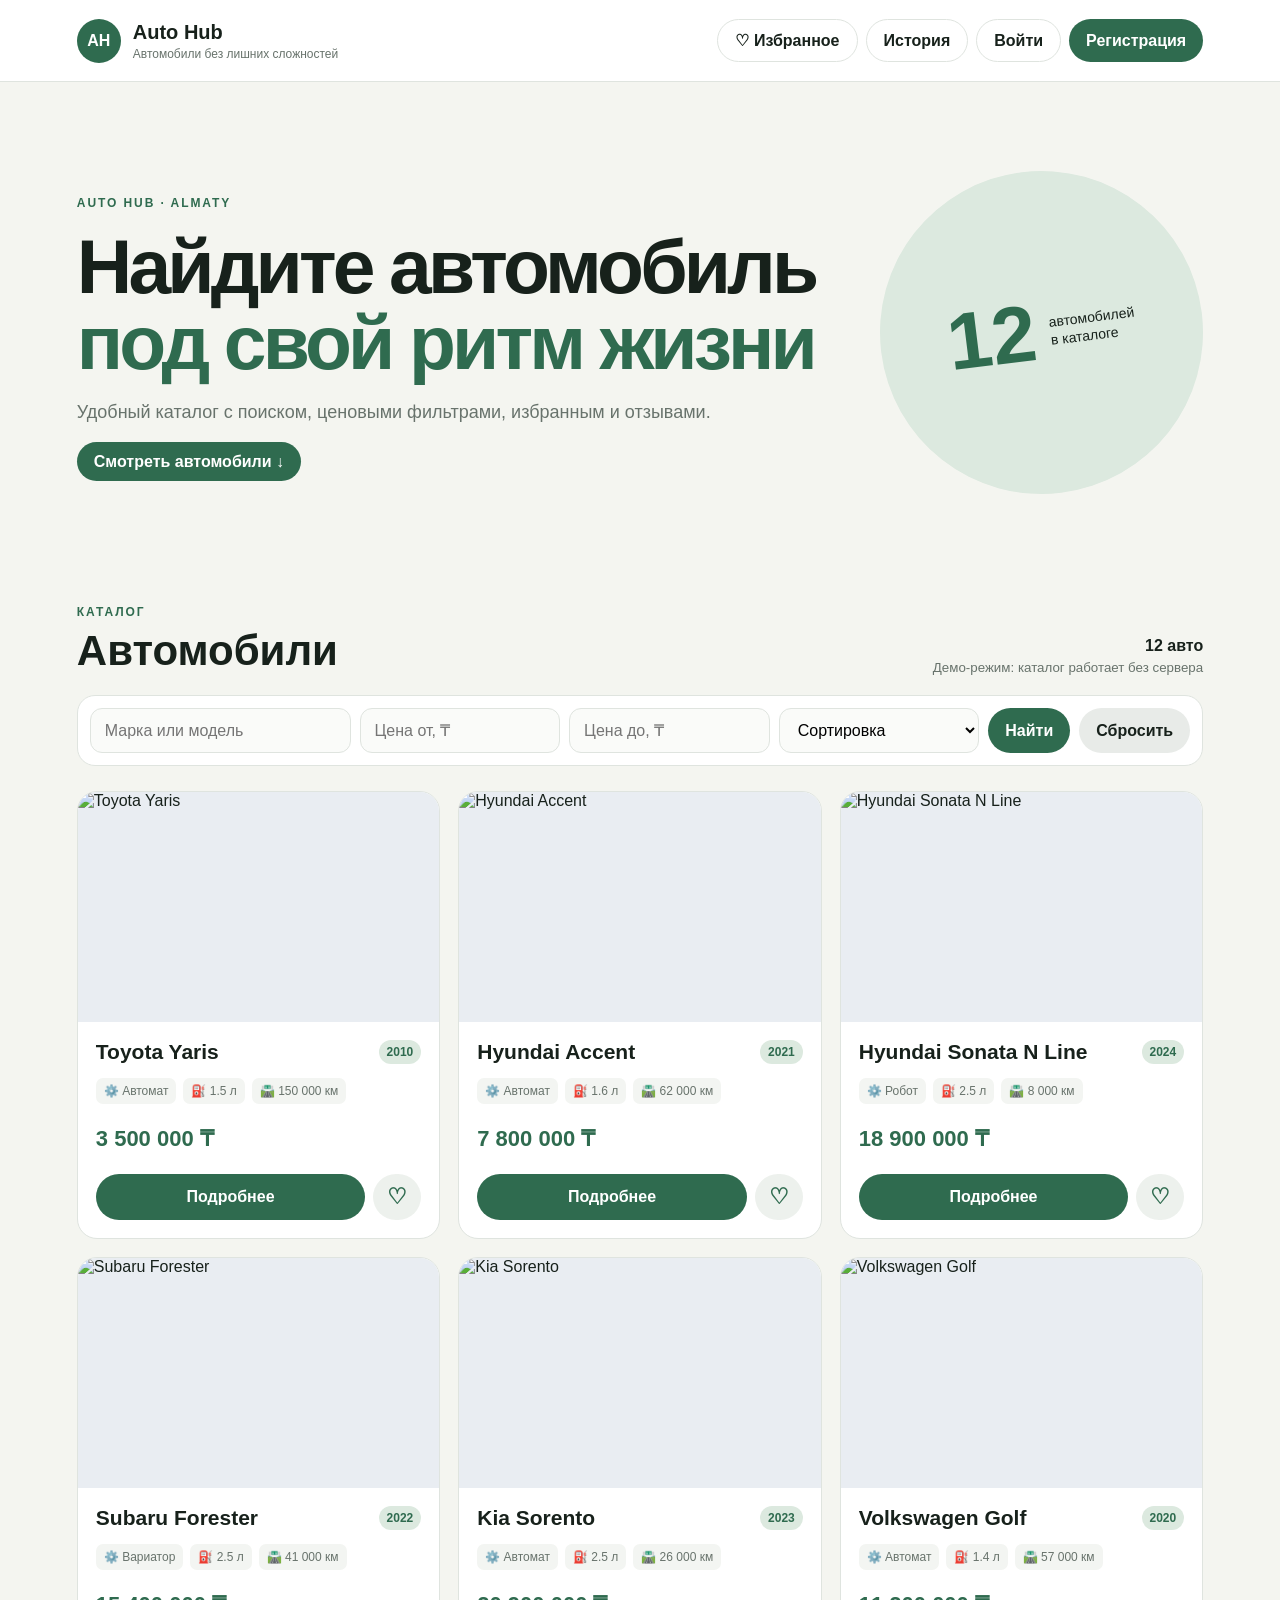
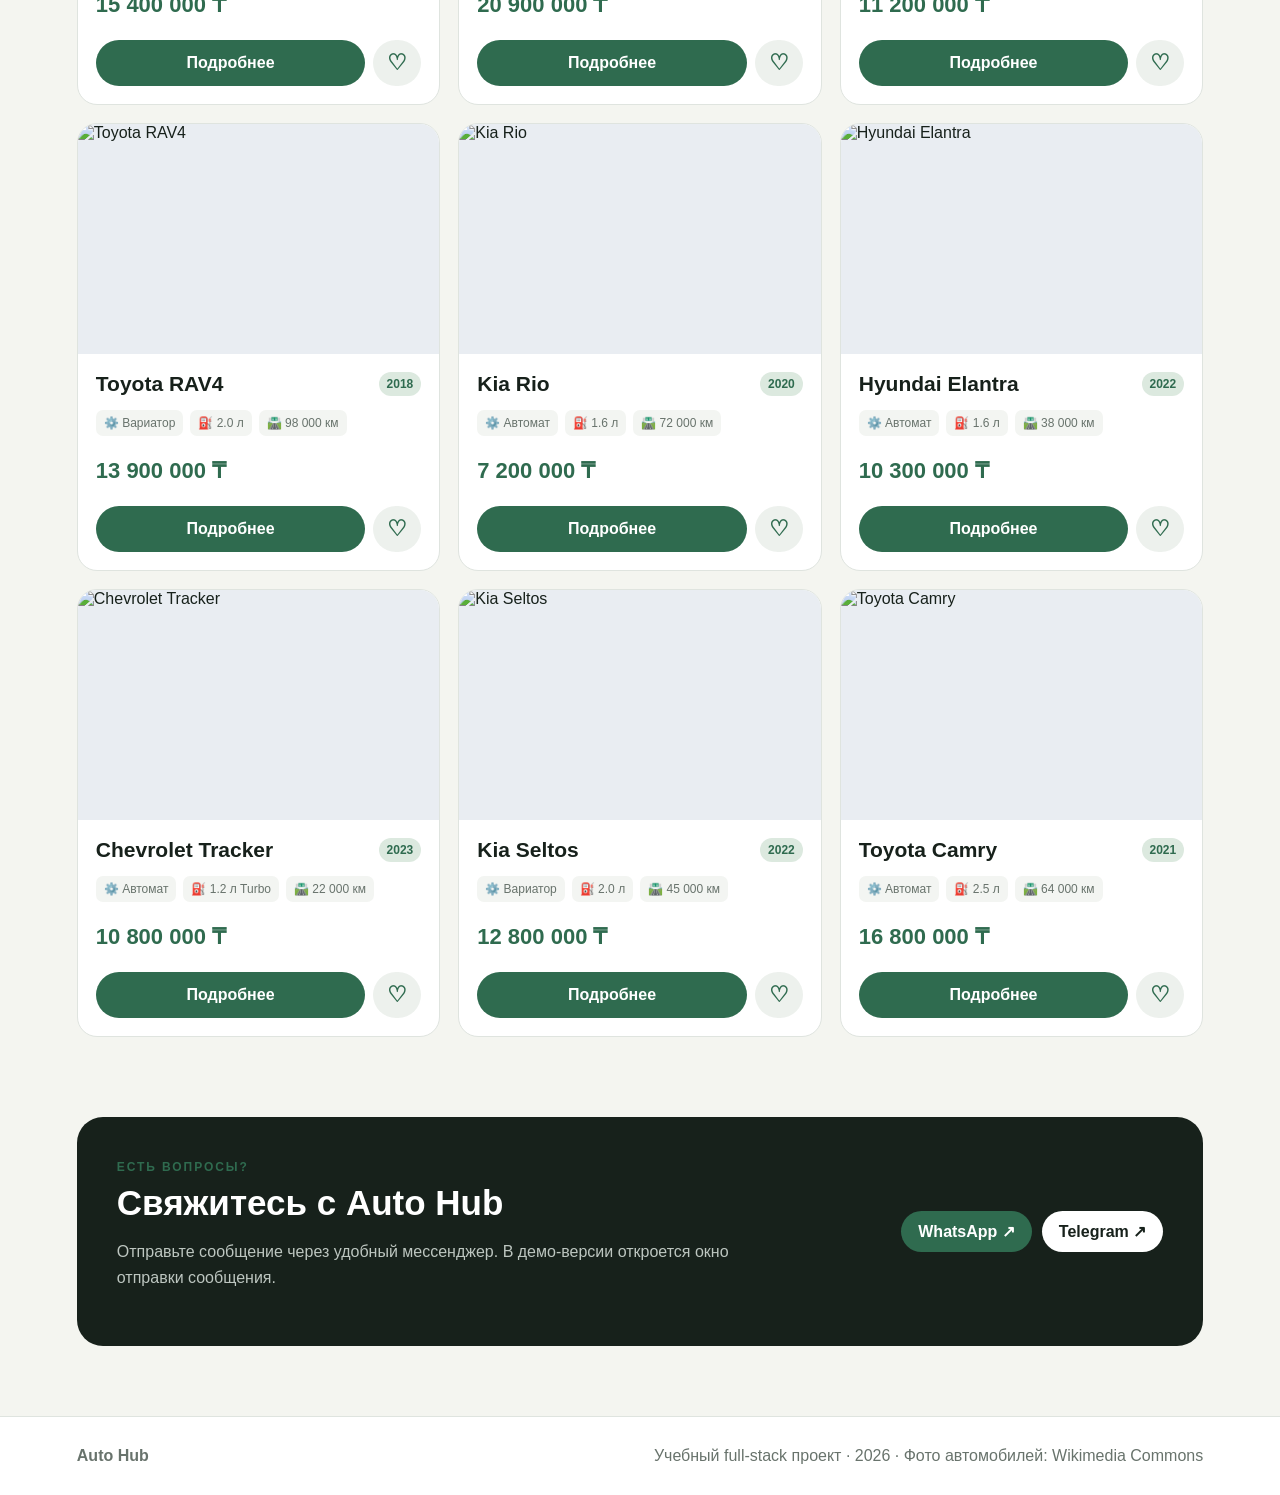
==== frontend/index.html @ 8794242f "Initial Auto Hub portfolio" ====
<!DOCTYPE html>
<html lang="ru">
<head>
  <meta charset="UTF-8"><meta name="viewport" content="width=device-width, initial-scale=1.0">
  <meta name="description" content="Auto Hub — каталог автомобилей с поиском, фильтрацией, избранным и отзывами.">
  <title>Auto Hub — каталог автомобилей</title><link rel="stylesheet" href="style.css">
</head>
<body>
<header><a class="brand" href="#"><span class="logo">AH</span><div><h1>Auto Hub</h1><p>Автомобили без лишних сложностей</p></div></a><nav class="header-buttons"><button id="favoritesBtn" class="ghost">♡ Избранное</button><button id="historyBtn" class="ghost">История</button><button id="loginBtn" class="ghost">Войти</button><button id="registerBtn">Регистрация</button><button id="logoutBtn" class="hidden">Выйти</button></nav></header>
<main>
  <section class="hero"><div><span class="eyebrow">AUTO HUB · ALMATY</span><h2>Найдите автомобиль<br><em>под свой ритм жизни</em></h2><p>Удобный каталог с поиском, ценовыми фильтрами, избранным и отзывами.</p><p id="userStatus" class="user-status"></p><a href="#catalog" class="primary-link">Смотреть автомобили ↓</a></div><div class="hero-art"><span>12</span><small>автомобилей<br>в каталоге</small></div></section>
  <section id="catalog" class="catalog-section"><div class="section-head"><div><span class="eyebrow">КАТАЛОГ</span><h2>Автомобили</h2></div><div><strong id="resultsCount">0 авто</strong><small id="apiStatus">Загрузка каталога…</small></div></div>
    <div class="filters"><input type="search" id="searchInput" placeholder="Марка или модель"><input type="number" id="minPrice" min="0" placeholder="Цена от, ₸"><input type="number" id="maxPrice" min="0" placeholder="Цена до, ₸"><select id="sortPrice"><option value="">Сортировка</option><option value="asc">Сначала дешевле</option><option value="desc">Сначала дороже</option><option value="year">Сначала новее</option></select><button id="filterBtn">Найти</button><button id="resetBtn" class="secondary">Сбросить</button></div>
    <div class="cars-container" id="carsContainer"></div>
  </section>
  <section class="contact-panel"><div><span class="eyebrow">ЕСТЬ ВОПРОСЫ?</span><h2>Свяжитесь с Auto Hub</h2><p>Отправьте сообщение через удобный мессенджер. В демо-версии откроется окно отправки сообщения.</p></div><div class="contact-buttons"><a id="whatsappLink" class="whatsapp" href="#" target="_blank" rel="noopener">WhatsApp ↗</a><a id="telegramLink" class="telegram" href="#" target="_blank" rel="noopener">Telegram ↗</a></div></section>
</main>
<footer><strong>Auto Hub</strong><span>Учебный full-stack проект · <span id="year"></span> · Фото автомобилей: Wikimedia Commons</span></footer>
<div id="loginModal" class="modal hidden"><div class="modal-content"><button class="close" data-close="loginModal">×</button><h2>Вход</h2><p>Войдите в аккаунт Auto Hub.</p><input id="loginUsername" type="text" autocomplete="username" placeholder="Логин"><input id="loginPassword" type="password" autocomplete="current-password" placeholder="Пароль"><button id="submitLogin">Войти</button><p id="loginMessage" class="message"></p></div></div>
<div id="registerModal" class="modal hidden"><div class="modal-content"><button class="close" data-close="registerModal">×</button><h2>Регистрация</h2><p>Создайте аккаунт для каталога.</p><input id="registerUsername" type="text" autocomplete="username" placeholder="Логин"><input id="registerPassword" type="password" autocomplete="new-password" placeholder="Пароль"><button id="submitRegister">Зарегистрироваться</button><p id="registerMessage" class="message"></p></div></div>
<div id="detailsModal" class="modal hidden"><div class="modal-content modal-wide"><button class="close" data-close="detailsModal">×</button><div id="detailsContent"></div></div></div>
<div id="favoritesModal" class="modal hidden"><div class="modal-content"><button class="close" data-close="favoritesModal">×</button><h2>Избранное</h2><div id="favoritesContent"></div></div></div>
<div id="historyModal" class="modal hidden"><div class="modal-content"><button class="close" data-close="historyModal">×</button><h2>История просмотров</h2><div id="historyContent"></div></div></div>
<script src="script.js"></script></body></html>
---- frontend/style.css ----
:root{--ink:#17211b;--muted:#68736c;--paper:#f4f5f0;--card:#fff;--accent:#2f6b4f;--accent2:#dce9df;--line:#dfe4df}*{box-sizing:border-box}html{scroll-behavior:smooth}body{margin:0;font-family:Inter,Arial,sans-serif;background:var(--paper);color:var(--ink)}button,input,select,textarea{font:inherit}header{min-height:82px;padding:15px 6%;display:flex;justify-content:space-between;align-items:center;gap:20px;background:#fff;border-bottom:1px solid var(--line);position:sticky;top:0;z-index:20}.brand{display:flex;gap:12px;align-items:center;text-decoration:none;color:var(--ink)}.logo{width:44px;height:44px;border-radius:50%;display:grid;place-items:center;background:var(--accent);color:#fff;font-weight:800}.brand h1,.brand p{margin:0}.brand h1{font-size:20px}.brand p{font-size:12px;color:var(--muted);margin-top:3px}.header-buttons{display:flex;gap:8px;flex-wrap:wrap}button,.primary-link,.whatsapp,.telegram{border:0;border-radius:999px;padding:11px 17px;background:var(--accent);color:#fff;font-weight:700;cursor:pointer;text-decoration:none;transition:.2s}button:hover,.primary-link:hover,.whatsapp:hover,.telegram:hover{transform:translateY(-1px);filter:brightness(.96)}button.ghost{background:transparent;color:var(--ink);border:1px solid var(--line)}button.secondary{background:#e8ebe8;color:var(--ink)}main{padding:0 6%}.hero{min-height:500px;display:grid;grid-template-columns:1.4fr .6fr;align-items:center;gap:50px;max-width:1200px;margin:auto}.eyebrow{font-size:12px;letter-spacing:.16em;font-weight:800;color:var(--accent)}.hero h2{font-size:clamp(42px,6vw,78px);line-height:.98;letter-spacing:-.05em;margin:18px 0}.hero h2 em{font-style:normal;color:var(--accent)}.hero p{color:var(--muted);font-size:18px;max-width:650px;line-height:1.6;margin-bottom:26px}.user-status{font-weight:700!important;color:var(--accent)!important}.hero-art{aspect-ratio:1;border-radius:50%;background:var(--accent2);display:flex;align-items:center;justify-content:center;gap:14px;transform:rotate(-7deg)}.hero-art span{font-size:80px;font-weight:800;color:var(--accent)}.hero-art small{font-size:14px;line-height:1.3}.catalog-section{max-width:1200px;margin:20px auto 80px}.section-head{display:flex;justify-content:space-between;align-items:end;margin-bottom:20px}.section-head h2{font-size:42px;margin:7px 0 0}.section-head>div:last-child{text-align:right}.section-head small{display:block;color:var(--muted);margin-top:5px}.filters{display:grid;grid-template-columns:1.3fr repeat(3,1fr) auto auto;gap:9px;padding:12px;background:#fff;border:1px solid var(--line);border-radius:18px;margin-bottom:25px}.filters input,.filters select,.modal-content input,.modal-content textarea{width:100%;padding:12px 14px;border:1px solid var(--line);border-radius:12px;background:#fafbf9;outline:none}.filters input:focus,.filters select:focus,.modal-content input:focus,.modal-content textarea:focus{border-color:var(--accent)}.cars-container{display:grid;grid-template-columns:repeat(3,1fr);gap:18px}.car-card{background:var(--card);border:1px solid var(--line);border-radius:20px;overflow:hidden;transition:.2s}.car-card:hover{transform:translateY(-3px);box-shadow:0 14px 35px rgba(35,57,44,.09)}.car-image{width:100%;height:205px;display:block;object-fit:cover;background:var(--accent2)}.car-card-body{padding:18px}.car-title-row{display:flex;justify-content:space-between;gap:10px;align-items:start}.car-card h2{font-size:21px;margin:0}.year-badge{font-size:12px;padding:5px 8px;border-radius:999px;background:var(--accent2);color:var(--accent);font-weight:800}.specs{display:flex;gap:7px;flex-wrap:wrap;margin:14px 0}.specs span{font-size:12px;color:var(--muted);background:#f3f5f2;padding:6px 8px;border-radius:7px}.price{font-size:22px;font-weight:800;color:var(--accent)}.card-buttons{display:grid;grid-template-columns:1fr 48px;gap:8px}.favoriteBtn{padding:10px;background:#edf1ed;color:var(--accent);font-size:22px}.contact-panel{max-width:1200px;margin:0 auto 70px;padding:40px;border-radius:26px;background:var(--ink);color:#fff;display:flex;justify-content:space-between;align-items:center;gap:30px}.contact-panel h2{font-size:35px;margin:8px 0}.contact-panel p{color:#bdc6c0;max-width:650px;line-height:1.6}.contact-buttons{display:flex;gap:10px;flex-wrap:wrap}.telegram{background:#fff;color:var(--ink)}footer{padding:30px 6%;background:#fff;border-top:1px solid var(--line);display:flex;justify-content:space-between;color:var(--muted)}.modal{position:fixed;inset:0;background:rgba(16,25,20,.65);backdrop-filter:blur(5px);display:flex;align-items:center;justify-content:center;padding:20px;z-index:100}.hidden{display:none!important}.modal-content{background:#fff;width:min(440px,100%);max-height:90vh;overflow:auto;padding:28px;border-radius:22px;position:relative;box-shadow:0 24px 80px rgba(0,0,0,.22)}.modal-wide{width:min(650px,100%)}.modal-content h2{margin:5px 0 7px}.modal-content>p{color:var(--muted)}.modal-content input{margin:6px 0}.modal-content>button:not(.close),#saveReviewBtn{width:100%;margin-top:8px}.close{position:absolute;right:12px;top:10px;background:transparent;color:var(--ink);font-size:26px;padding:5px 10px}.details-image{width:100%;height:270px;object-fit:cover;border-radius:15px;margin-bottom:15px}.detail-grid{display:grid;grid-template-columns:1fr 1fr;gap:8px}.detail-grid p{background:#f4f6f3;padding:12px;border-radius:10px;margin:0}.modal-content textarea{min-height:90px;resize:vertical}.review-stars{display:flex;gap:2px;margin:5px 0 10px}.star{background:transparent;color:#cbd1cc;padding:3px;font-size:30px}.star.active{color:#d99d22}.message{min-height:20px;font-weight:700;color:var(--accent)}.mini-car{display:flex;align-items:center;gap:12px;padding:10px 0;border-bottom:1px solid var(--line)}.mini-car img{width:90px;height:58px;object-fit:cover;border-radius:9px}.empty{text-align:center;grid-column:1/-1;padding:60px;color:var(--muted)}@media(max-width:950px){.cars-container{grid-template-columns:repeat(2,1fr)}.filters{grid-template-columns:1fr 1fr}.hero{grid-template-columns:1fr}.hero-art{display:none}.contact-panel{align-items:flex-start;flex-direction:column}}@media(max-width:620px){header,main{padding-left:4%;padding-right:4%}header{position:static}.brand p{display:none}.header-buttons{width:100%}.header-buttons button{flex:1;padding:9px 10px;font-size:12px}.hero{min-height:430px}.hero h2{font-size:44px}.cars-container{grid-template-columns:1fr}.filters{grid-template-columns:1fr}.section-head{align-items:start}.section-head h2{font-size:34px}.contact-panel{padding:28px}.contact-buttons a{width:100%;text-align:center}footer{flex-direction:column;gap:8px}.details-image{height:210px}}

/* Portfolio car photos */
.car-image { width: 100%; height: 230px; object-fit: cover; object-position: center; background: #e9edf2; display: block; }
.details-image { width: 100%; max-height: 430px; object-fit: cover; object-position: center; border-radius: 18px; background: #e9edf2; }
.mini-car img { width: 96px; height: 68px; object-fit: cover; border-radius: 10px; background: #e9edf2; }
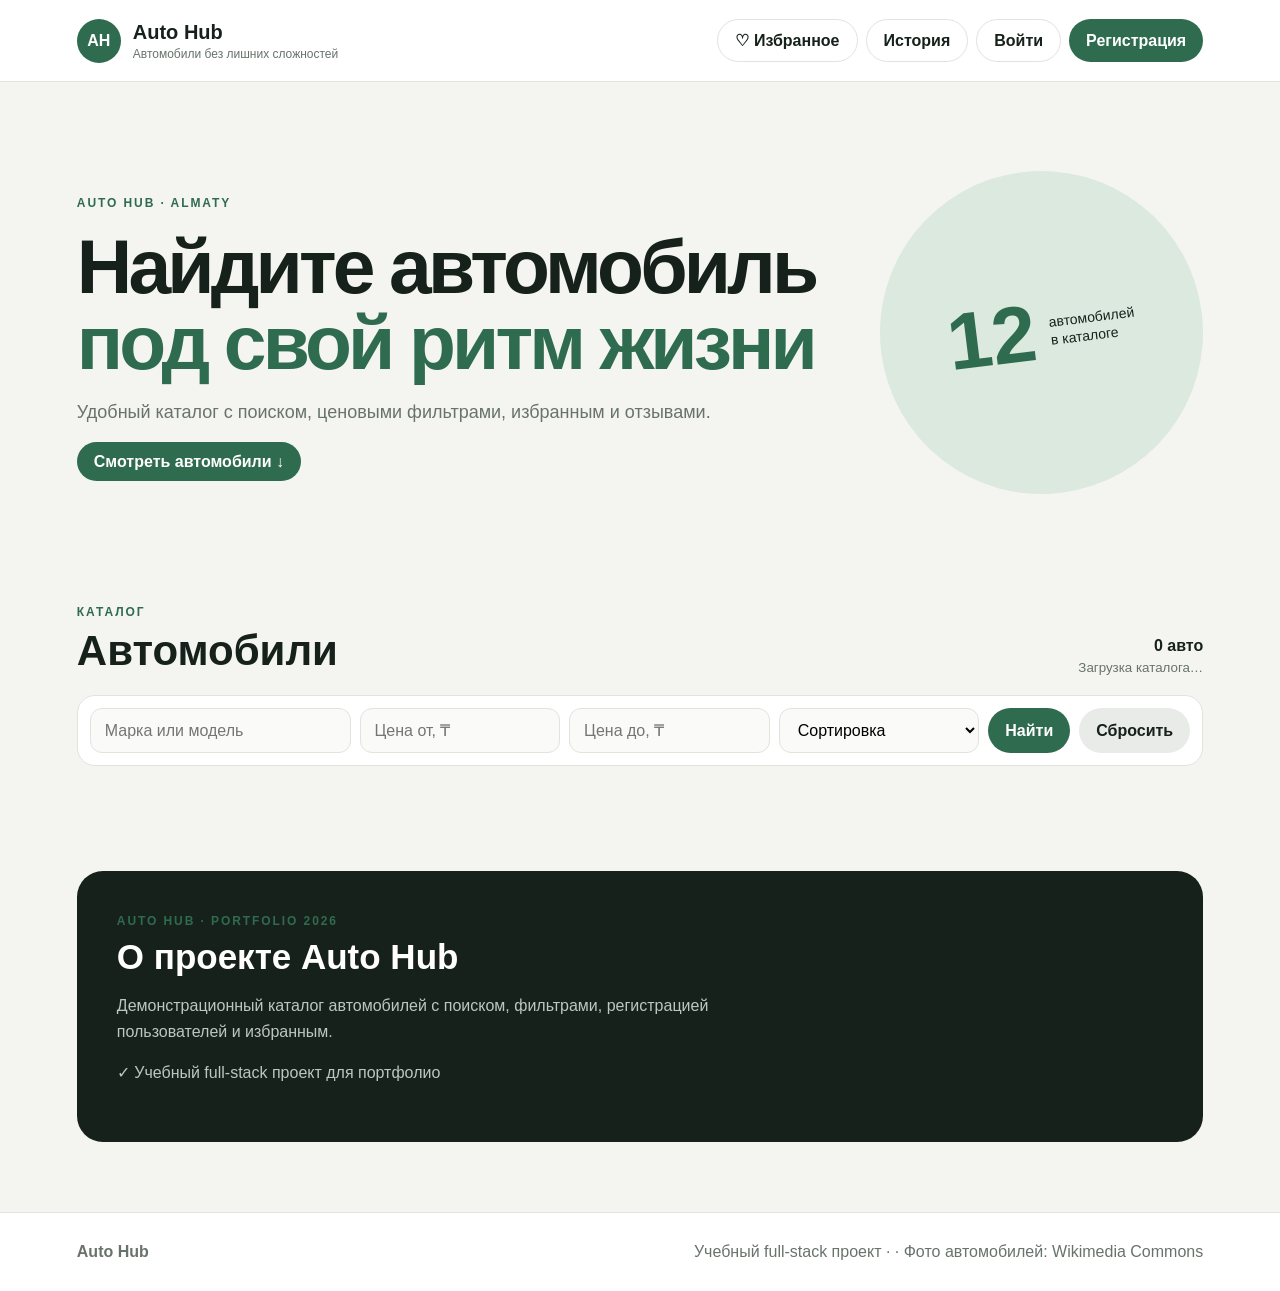
==== commit 3bc8625c: "Update index.html" ====
--- a/frontend/index.html
+++ b/frontend/index.html
@@ -13,7 +13,14 @@
     <div class="filters"><input type="search" id="searchInput" placeholder="Марка или модель"><input type="number" id="minPrice" min="0" placeholder="Цена от, ₸"><input type="number" id="maxPrice" min="0" placeholder="Цена до, ₸"><select id="sortPrice"><option value="">Сортировка</option><option value="asc">Сначала дешевле</option><option value="desc">Сначала дороже</option><option value="year">Сначала новее</option></select><button id="filterBtn">Найти</button><button id="resetBtn" class="secondary">Сбросить</button></div>
     <div class="cars-container" id="carsContainer"></div>
   </section>
-  <section class="contact-panel"><div><span class="eyebrow">ЕСТЬ ВОПРОСЫ?</span><h2>Свяжитесь с Auto Hub</h2><p>Отправьте сообщение через удобный мессенджер. В демо-версии откроется окно отправки сообщения.</p></div><div class="contact-buttons"><a id="whatsappLink" class="whatsapp" href="#" target="_blank" rel="noopener">WhatsApp ↗</a><a id="telegramLink" class="telegram" href="#" target="_blank" rel="noopener">Telegram ↗</a></div></section>
+  <section class="contact-panel">
+  <div>
+    <span class="eyebrow">AUTO HUB · PORTFOLIO 2026</span>
+    <h2>О проекте Auto Hub</h2>
+    <p>Демонстрационный каталог автомобилей с поиском, фильтрами, регистрацией пользователей и избранным.</p>
+    <p>✓ Учебный full-stack проект для портфолио</p>
+  </div>
+</section>
 </main>
 <footer><strong>Auto Hub</strong><span>Учебный full-stack проект · <span id="year"></span> · Фото автомобилей: Wikimedia Commons</span></footer>
 <div id="loginModal" class="modal hidden"><div class="modal-content"><button class="close" data-close="loginModal">×</button><h2>Вход</h2><p>Войдите в аккаунт Auto Hub.</p><input id="loginUsername" type="text" autocomplete="username" placeholder="Логин"><input id="loginPassword" type="password" autocomplete="current-password" placeholder="Пароль"><button id="submitLogin">Войти</button><p id="loginMessage" class="message"></p></div></div>
